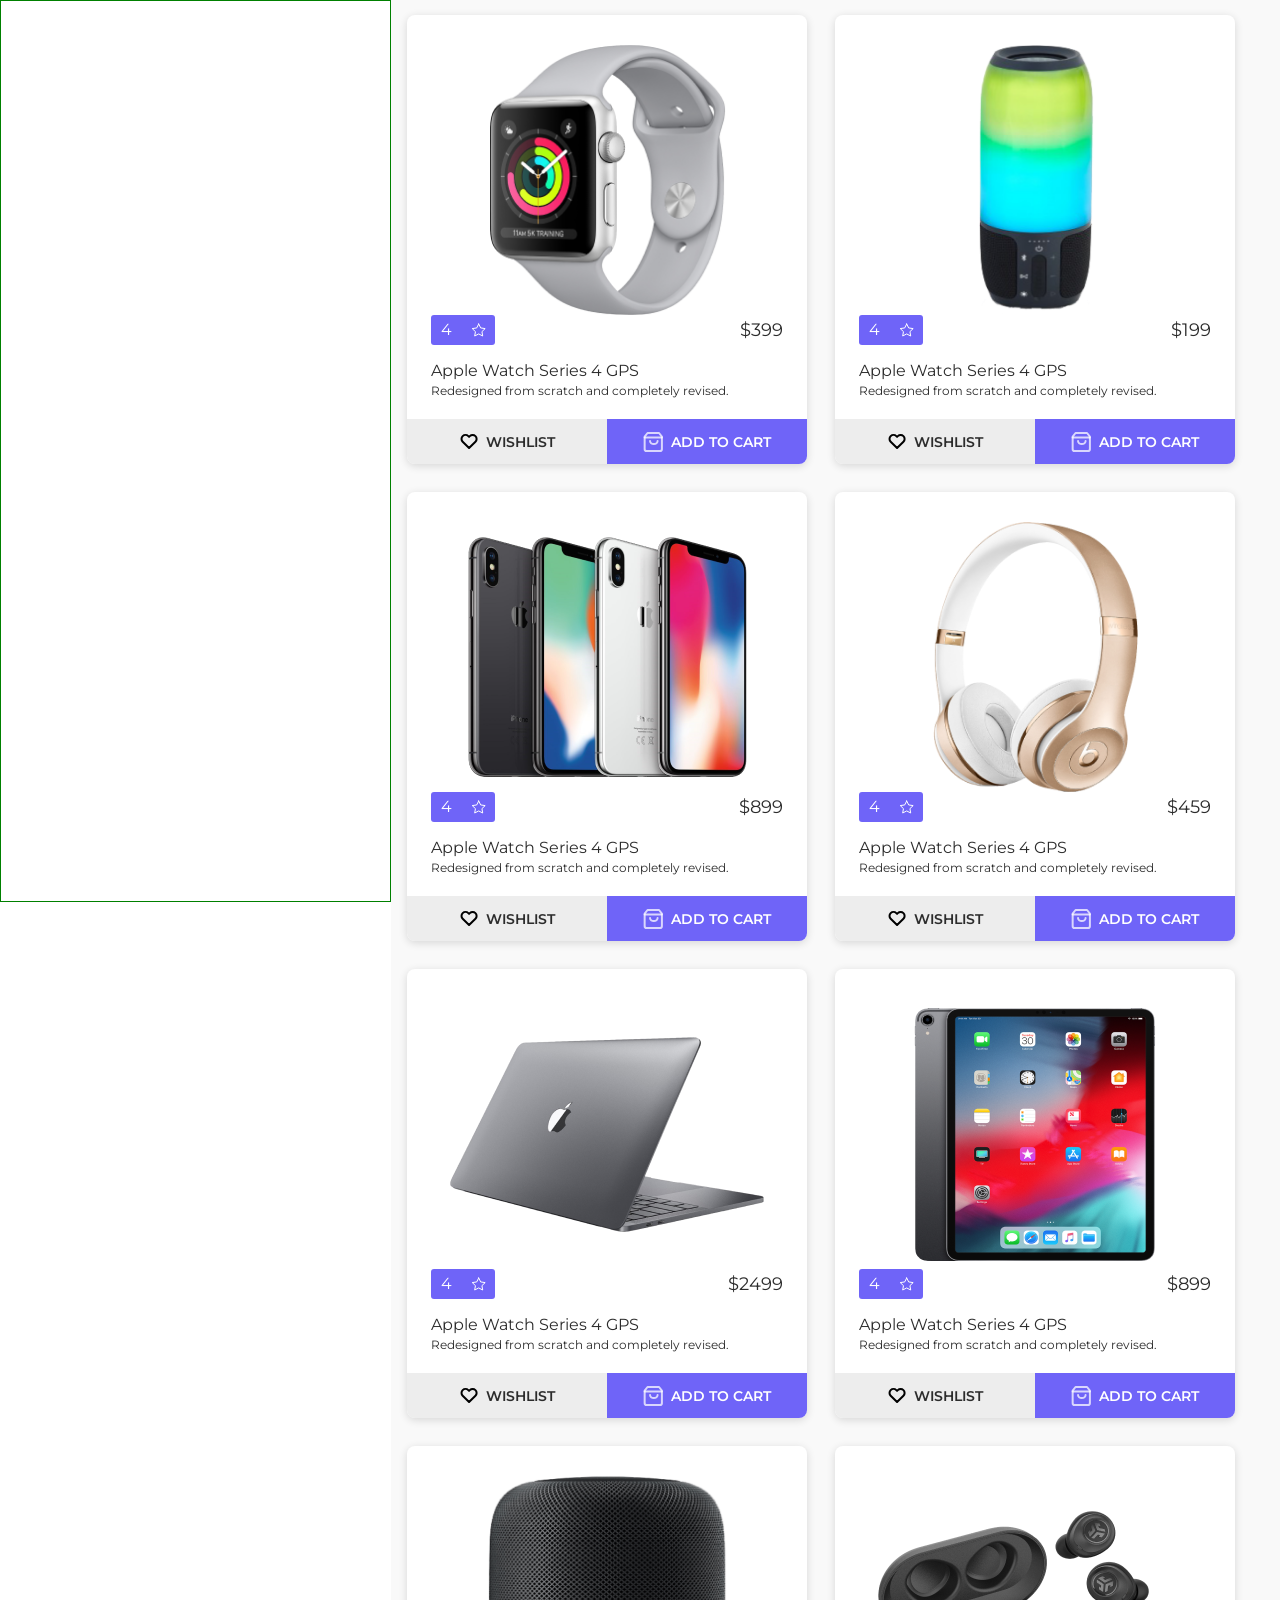
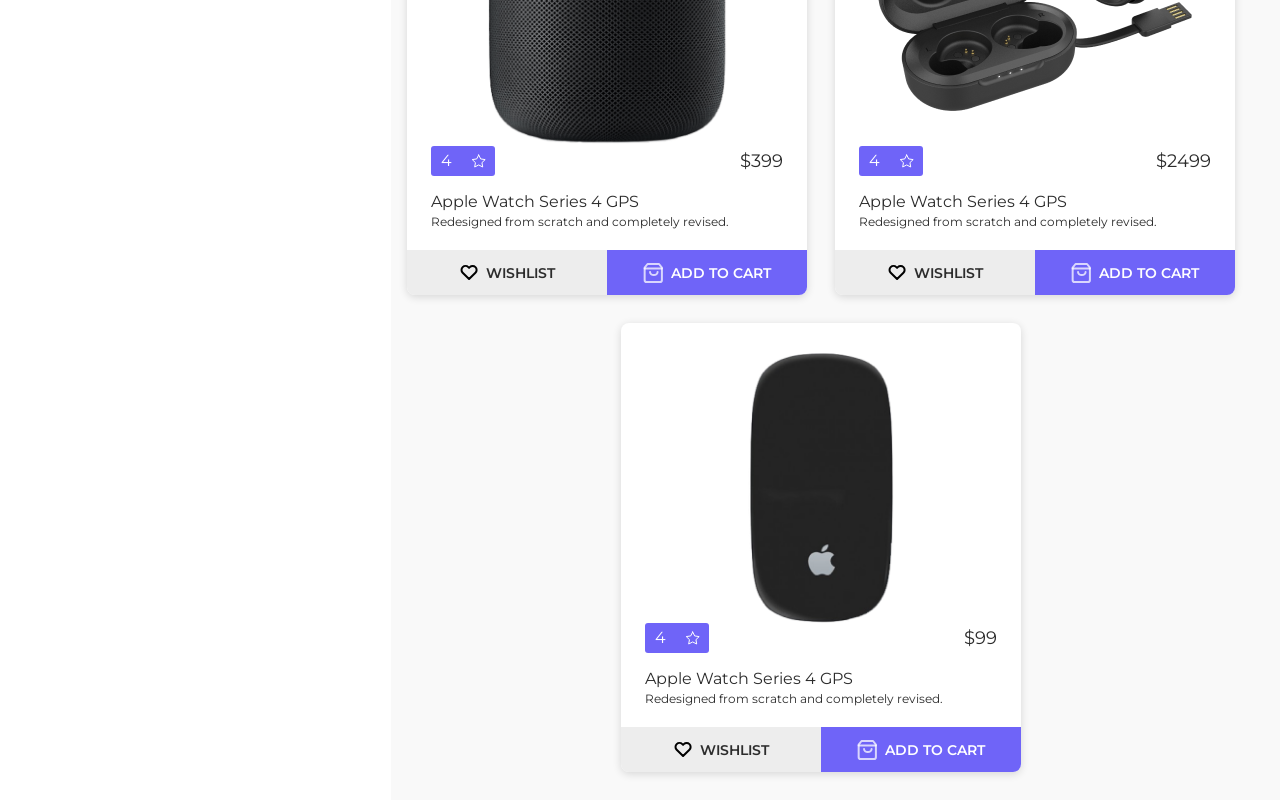
==== src/module-1/index.html @ 299119d1 "зверстано карточку товару з рейтингом та описом, зроблена розм1тка" ====
<!DOCTYPE html>
<html lang="en">

<head>
    <meta charset="UTF-8">
    <meta http-equiv="X-UA-Compatible" content="IE=edge">
    <meta name="viewport" content="width=device-width, initial-scale=1.0">
    <link rel="preconnect" href="https://fonts.googleapis.com">
    <link rel="preconnect" href="https://fonts.gstatic.com" crossorigin>
    <link href="https://fonts.googleapis.com/css2?family=Montserrat:wght@300;400;600&display=swap" rel="stylesheet">
    <link rel="stylesheet" href="./card.css">
    <title>Document</title>
</head>

<body>

    <div class="layout_with_sidebar">
        <aside class="sidebar">
        </aside>
        <section class="content">
            <div class="catalog-grid">
                <div class="catalog-grid__item">
                    <div class="catalog-grid__photo">
                        <img class="goods" src="./img/card-item-1.png" alt="Apple">
                    </div>
                    <div class="catalog-grid__content">
                        <div class="catalog-grid__content-overall">
                            <div class="catalog-grid__content-rating">
                                <span class="rate">4</span>
                                <img class="rate-star" src="./img/card-star.svg" alt="">
                            </div>
                            <div class="catalog-grid__content-price">
                                <span class="value">$</span><span class="price">399</span>
                            </div>
                        </div>
                        <div class="catalog-grid__content-info">
                            <p class="info-title">Apple Watch Series 4 GPS</p>
                            <p class="info-subtitle">Redesigned from scratch and completely revised.</p>
                        </div>
                        <div class="catalog-grid__content-control">
                            <div class="wishlist">
                                <div class="wishlist__item">
                                    <img src="./img/card-heart.svg" alt="">
                                    <a class="wishlist-item" href="#">WISHLIST</a>
                                </div>
                            </div>
                            <div class="add-cart">
                                <div class="add-cart__item">
                                    <img src="./img/card-shop.svg" alt="">
                                    <a class="add-cart-item" href="#">ADD TO CART</a>
                                </div>
                            </div>
                        </div>
                    </div>
                </div>
                <div class="catalog-grid__item">
                    <div class="catalog-grid__photo">
                        <img class="goods" src="./img/card-item-2.png" alt="Apple">
                    </div>
                    <div class="catalog-grid__content">
                        <div class="catalog-grid__content-overall">
                            <div class="catalog-grid__content-rating">
                                <span class="rate">4</span>
                                <img class="rate-star" src="./img/card-star.svg" alt="">
                            </div>
                            <div class="catalog-grid__content-price">
                                <span class="value">$</span><span class="price">199</span>
                            </div>
                        </div>
                        <div class="catalog-grid__content-info">
                            <p class="info-title">Apple Watch Series 4 GPS</p>
                            <p class="info-subtitle">Redesigned from scratch and completely revised.</p>
                        </div>
                        <div class="catalog-grid__content-control">
                            <div class="wishlist">
                                <div class="wishlist__item">
                                    <img src="./img/card-heart.svg" alt="">
                                    <a class="wishlist-item" href="#">WISHLIST</a>
                                </div>
                            </div>
                            <div class="add-cart">
                                <div class="add-cart__item">
                                    <img src="./img/card-shop.svg" alt="">
                                    <a class="add-cart-item" href="#">ADD TO CART</a>
                                </div>
                            </div>
                        </div>
                    </div>
                </div>
                <div class="catalog-grid__item">
                    <div class="catalog-grid__photo">
                        <img class="goods" src="./img/card-item-3.png" alt="Apple">
                    </div>
                    <div class="catalog-grid__content">
                        <div class="catalog-grid__content-overall">
                            <div class="catalog-grid__content-rating">
                                <span class="rate">4</span>
                                <img class="rate-star" src="./img/card-star.svg" alt="">
                            </div>
                            <div class="catalog-grid__content-price">
                                <span class="value">$</span><span class="price">899</span>
                            </div>
                        </div>
                        <div class="catalog-grid__content-info">
                            <p class="info-title">Apple Watch Series 4 GPS</p>
                            <p class="info-subtitle">Redesigned from scratch and completely revised.</p>
                        </div>
                        <div class="catalog-grid__content-control">
                            <div class="wishlist">
                                <div class="wishlist__item">
                                    <img src="./img/card-heart.svg" alt="">
                                    <a class="wishlist-item" href="#">WISHLIST</a>
                                </div>
                            </div>
                            <div class="add-cart">
                                <div class="add-cart__item">
                                    <img src="./img/card-shop.svg" alt="">
                                    <a class="add-cart-item" href="#">ADD TO CART</a>
                                </div>
                            </div>
                        </div>
                    </div>
                </div>
                <div class="catalog-grid__item">
                    <div class="catalog-grid__photo">
                        <img class="goods" src="./img/card-item-4.png" alt="Apple">
                    </div>
                    <div class="catalog-grid__content">
                        <div class="catalog-grid__content-overall">
                            <div class="catalog-grid__content-rating">
                                <span class="rate">4</span>
                                <img class="rate-star" src="./img/card-star.svg" alt="">
                            </div>
                            <div class="catalog-grid__content-price">
                                <span class="value">$</span><span class="price">459</span>
                            </div>
                        </div>
                        <div class="catalog-grid__content-info">
                            <p class="info-title">Apple Watch Series 4 GPS</p>
                            <p class="info-subtitle">Redesigned from scratch and completely revised.</p>
                        </div>
                        <div class="catalog-grid__content-control">
                            <div class="wishlist">
                                <div class="wishlist__item">
                                    <img src="./img/card-heart.svg" alt="">
                                    <a class="wishlist-item" href="#">WISHLIST</a>
                                </div>
                            </div>
                            <div class="add-cart">
                                <div class="add-cart__item">
                                    <img src="./img/card-shop.svg" alt="">
                                    <a class="add-cart-item" href="#">ADD TO CART</a>
                                </div>
                            </div>
                        </div>
                    </div>
                </div>
                <div class="catalog-grid__item">
                    <div class="catalog-grid__photo">
                        <img class="goods" src="./img/card-item-5.png" alt="Apple">
                    </div>
                    <div class="catalog-grid__content">
                        <div class="catalog-grid__content-overall">
                            <div class="catalog-grid__content-rating">
                                <span class="rate">4</span>
                                <img class="rate-star" src="./img/card-star.svg" alt="">
                            </div>
                            <div class="catalog-grid__content-price">
                                <span class="value">$</span><span class="price">2499</span>
                            </div>
                        </div>
                        <div class="catalog-grid__content-info">
                            <p class="info-title">Apple Watch Series 4 GPS</p>
                            <p class="info-subtitle">Redesigned from scratch and completely revised.</p>
                        </div>
                        <div class="catalog-grid__content-control">
                            <div class="wishlist">
                                <div class="wishlist__item">
                                    <img src="./img/card-heart.svg" alt="">
                                    <a class="wishlist-item" href="#">WISHLIST</a>
                                </div>
                            </div>
                            <div class="add-cart">
                                <div class="add-cart__item">
                                    <img src="./img/card-shop.svg" alt="">
                                    <a class="add-cart-item" href="#">ADD TO CART</a>
                                </div>
                            </div>
                        </div>
                    </div>
                </div>
                <div class="catalog-grid__item">
                    <div class="catalog-grid__photo">
                        <img class="goods" src="./img/card-item-6.png" alt="Apple">
                    </div>
                    <div class="catalog-grid__content">
                        <div class="catalog-grid__content-overall">
                            <div class="catalog-grid__content-rating">
                                <span class="rate">4</span>
                                <img class="rate-star" src="./img/card-star.svg" alt="">
                            </div>
                            <div class="catalog-grid__content-price">
                                <span class="value">$</span><span class="price">899</span>
                            </div>
                        </div>
                        <div class="catalog-grid__content-info">
                            <p class="info-title">Apple Watch Series 4 GPS</p>
                            <p class="info-subtitle">Redesigned from scratch and completely revised.</p>
                        </div>
                        <div class="catalog-grid__content-control">
                            <div class="wishlist">
                                <div class="wishlist__item">
                                    <img src="./img/card-heart.svg" alt="">
                                    <a class="wishlist-item" href="#">WISHLIST</a>
                                </div>
                            </div>
                            <div class="add-cart">
                                <div class="add-cart__item">
                                    <img src="./img/card-shop.svg" alt="">
                                    <a class="add-cart-item" href="#">ADD TO CART</a>
                                </div>
                            </div>
                        </div>
                    </div>
                </div>
                <div class="catalog-grid__item">
                    <div class="catalog-grid__photo">
                        <img class="goods" src="./img/card-item-7.png" alt="Apple">
                    </div>
                    <div class="catalog-grid__content">
                        <div class="catalog-grid__content-overall">
                            <div class="catalog-grid__content-rating">
                                <span class="rate">4</span>
                                <img class="rate-star" src="./img/card-star.svg" alt="">
                            </div>
                            <div class="catalog-grid__content-price">
                                <span class="value">$</span><span class="price">399</span>
                            </div>
                        </div>
                        <div class="catalog-grid__content-info">
                            <p class="info-title">Apple Watch Series 4 GPS</p>
                            <p class="info-subtitle">Redesigned from scratch and completely revised.</p>
                        </div>
                        <div class="catalog-grid__content-control">
                            <div class="wishlist">
                                <div class="wishlist__item">
                                    <img src="./img/card-heart.svg" alt="">
                                    <a class="wishlist-item" href="#">WISHLIST</a>
                                </div>
                            </div>
                            <div class="add-cart">
                                <div class="add-cart__item">
                                    <img src="./img/card-shop.svg" alt="">
                                    <a class="add-cart-item" href="#">ADD TO CART</a>
                                </div>
                            </div>
                        </div>
                    </div>
                </div>
                <div class="catalog-grid__item">
                    <div class="catalog-grid__photo">
                        <img class="goods" src="./img/card-item-8.png" alt="Apple">
                    </div>
                    <div class="catalog-grid__content">
                        <div class="catalog-grid__content-overall">
                            <div class="catalog-grid__content-rating">
                                <span class="rate">4</span>
                                <img class="rate-star" src="./img/card-star.svg" alt="">
                            </div>
                            <div class="catalog-grid__content-price">
                                <span class="value">$</span><span class="price">2499</span>
                            </div>
                        </div>
                        <div class="catalog-grid__content-info">
                            <p class="info-title">Apple Watch Series 4 GPS</p>
                            <p class="info-subtitle">Redesigned from scratch and completely revised.</p>
                        </div>
                        <div class="catalog-grid__content-control">
                            <div class="wishlist">
                                <div class="wishlist__item">
                                    <img src="./img/card-heart.svg" alt="">
                                    <a class="wishlist-item" href="#">WISHLIST</a>
                                </div>
                            </div>
                            <div class="add-cart">
                                <div class="add-cart__item">
                                    <img src="./img/card-shop.svg" alt="">
                                    <a class="add-cart-item" href="#">ADD TO CART</a>
                                </div>
                            </div>
                        </div>
                    </div>
                </div>
                <div class="catalog-grid__item">
                    <div class="catalog-grid__photo">
                        <img class="goods" src="./img/card-item-9.png" alt="Apple">
                    </div>
                    <div class="catalog-grid__content">
                        <div class="catalog-grid__content-overall">
                            <div class="catalog-grid__content-rating">
                                <span class="rate">4</span>
                                <img class="rate-star" src="./img/card-star.svg" alt="">
                            </div>
                            <div class="catalog-grid__content-price">
                                <span class="value">$</span><span class="price">99</span>
                            </div>
                        </div>
                        <div class="catalog-grid__content-info">
                            <p class="info-title">Apple Watch Series 4 GPS</p>
                            <p class="info-subtitle">Redesigned from scratch and completely revised.</p>
                        </div>
                        <div class="catalog-grid__content-control">
                            <div class="wishlist">
                                <div class="wishlist__item">
                                    <img src="./img/card-heart.svg" alt="">
                                    <a class="wishlist-item" href="#">WISHLIST</a>
                                </div>
                            </div>
                            <div class="add-cart">
                                <div class="add-cart__item">
                                    <img src="./img/card-shop.svg" alt="">
                                    <a class="add-cart-item" href="#">ADD TO CART</a>
                                </div>
                            </div>
                        </div>
                    </div>
                </div>
            </div>
        </section>
    </div>



</body>

</html>
---- src/module-1/card.css ----
/*-------------------------------- CSS RESET ---------------------*/

html,
body,
div,
span,
applet,
object,
iframe,
h1,
h2,
h3,
h4,
h5,
h6,
p,
blockquote,
pre,
a,
abbr,
acronym,
address,
big,
cite,
code,
del,
dfn,
em,
img,
ins,
kbd,
q,
s,
samp,
small,
strike,
strong,
sub,
sup,
tt,
var,
b,
u,
i,
center,
dl,
dt,
dd,
ol,
ul,
li,
fieldset,
form,
label,
legend,
table,
caption,
tbody,
tfoot,
thead,
tr,
th,
td,
article,
aside,
canvas,
details,
embed,
figure,
figcaption,
footer,
header,
hgroup,
menu,
nav,
output,
ruby,
section,
summary,
time,
mark,
audio,
video {
  margin: 0;
  padding: 0;
  border: 0;
  font-size: 100%;
  font: inherit;
  vertical-align: baseline;
}
article,
aside,
details,
figcaption,
figure,
footer,
header,
hgroup,
menu,
nav,
section {
  display: block;
}
html {
  height: 100%;
}
body {
  line-height: 1;
}
ol,
ul {
  list-style: none;
}
blockquote,
q {
  quotes: none;
}
blockquote:before,
blockquote:after,
q:before,
q:after {
  content: "";
  content: none;
}
table {
  border-collapse: collapse;
  border-spacing: 0;
}
a {
  text-decoration: none;
}
/*-------------------------------- CSS RESET ---------------------*/

/*-------------------------------- MAIN STYLE ---------------------*/

/* GOODS STYLE */
.layout_with_sidebar {
  display: flex;
}
.sidebar {
  width: 560px;
  border: 1px solid green;
  height: 100vh;
}

.content {
  width: 100%;
  background: #f9f9f9;
  font-family: "Montserrat", sans-serif;
}
.catalog-grid {
  display: flex;
  flex-direction: row;
  justify-content: center;
  align-items: center;
  flex-wrap: wrap;
  padding-top: 15px;
}
.catalog-grid__item {
  background: #ffffff;
  box-shadow: 0px 2px 8px rgb(0 0 0 / 14%);
  border-radius: 8px;
  margin: 0 28px 28px 0;
  width: 400px;
}
.catalog-grid__photo {
  height: 270px;
  display: flex;
  justify-content: center;
  align-items: center;
  padding-top: 30px;
}
.goods {
  max-height: 100%;
}
.catalog-grid__content-overall {
  display: flex;
  justify-content: space-between;
  align-items: center;
  margin-bottom: 16px;
  padding: 0 24px;
}
.catalog-grid__content-info {
  margin-bottom: 22px;
  padding: 0 24px;
}
.catalog-grid__content-info p {
  color: #2c2c2c;
}
.info-title{
  margin-bottom: 5px;
  font-weight: 400;
  line-height: 119%;
}
.info-subtitle{
  font-size: 12px;
}
.catalog-grid__content-rating {
  background: #6f64f8;
  border-radius: 3px;
  width: 64px;
  height: 30px;
  display: flex;
  justify-content: space-around;
  align-items: center;
}
.catalog-grid__content-rating .rate {
  color: #fff;
}
.catalog-grid__content-price{
  color: #2c2c2c;
  font-size: 18px;
}
.catalog-grid__content-control {
  display: flex;
  justify-content: space-between;
  align-items: center;
  font-weight: 600;
  font-size: 14px;
  text-align: center;
  height: 45px;
}
.wishlist {
  background-color: #ededed;
  border-radius: 0px 0px 0px 8px;
  width: 100%;
}
.wishlist,
.add-cart{
  display: flex;
  justify-content: center;
  align-items: center;
  height: 100%;
}
.wishlist__item,
.add-cart__item {
  display: flex;
  align-items: center;
  justify-content: center;
}
.wishlist a {
  color: #2c2c2c;
}
.add-cart {
  background: #6f64f8;
  border-radius: 0px 0px 8px 0px;
  width: 100%;
}
.add-cart a {
  color: #fff;
}
.add-cart__item img, 
.wishlist__item img{
  margin-right: 8px;
}
/* .catalog-grid {
  display: flex;
  flex-direction: row;
  flex-wrap: wrap;
  justify-content: center;
}
.catalog-grid__cell {
  position: relative;
  width: 25%;
  box-sizing: border-box;
  box-shadow: 0px 2px 8px rgba(0, 0, 0, 0.135216);
  border-radius: 8px;
  margin: 28px;
  max-width: 400px;
}
.goods-tile {
  position: relative;
  width: 100%;
}
.goods-tile__inner {
  padding: 16px;
  min-height: 100%;
  box-sizing: border-box;
  background-color: #fff;
  display: flex;
  justify-content: center;
  flex-direction: column;
  align-items: center;
}
.goods-tile__product {
  width: 100%;
  margin: 30px 0 15px;
  /* display: flex;
  justify-content: space-around;
  align-items: center;
  text-align: center; 
}
/* .goods-tile__rating {
  display: flex;
  justify-content: space-between;
  align-items: center;
}
.goods-tile__rate {
  width: 64px;
  height: 30px;
  background: #6f64f8;
  border-radius: 3px;
  display: flex;
  justify-content: space-between;
  align-items: center;
}
.star {
  display: flex;
  color: #fff;
  width: 100%;
  justify-content: space-around;
}
.star span {
  font-family: "Montserrat", sans-serif;
}
.goods-tile__heading {
  width: 100%;
  text-align: left;
  display: flex;
  flex-direction: column;
  font-family: "Montserrat", sans-serif;
  font-size: 16px;
  line-height: 119%;
}
.goods-tile__title {
  font-size: 16px;
  line-height: 19px;
  color: #2c2c2c;
  padding-bottom: 5px;
}
.goods-tile__subtitle {
  font-weight: 300;
  font-size: 12px;
  line-height: 14px;
  color: #2c2c2c;
}
.btn {
  width: 50%;
  display: flex;
  justify-content: center;
  align-items: center;
  cursor: pointer;
}
.goods-tile__personalize {
  width: 100%;
  display: flex;
  justify-content: center;
}
.goods-tile__personalize-wishlist {
  background: #ededed;
  border-radius: 0px 0px 0px 8px;
}
.goods-tile__personalize-addcart {
  background: #6f64f8;
  border-radius: 0px 0px 8px 0px;
}
.btn-general {
  display: flex;
  padding: 14px 0 14px;
}
.btn-general__white{
    color: #fff;
}
.btn-general__black{
    color: #2c2c2c;
}
.btn-general p {
  text-transform: uppercase;
  font-weight: 600;
  font-size: 14px;
  line-height: 129%;
  font-family: "Montserrat", sans-serif;
}
.btn-general img {
  margin-right: 8px;
}
.price {
  font-size: 18px;
  line-height: 117%;
  color: #2c2c2c;
}
.price span {
  font-family: "Montserrat", sans-serif;
} */
/* GOODS STYLE */

/*-------------------------------- MAIN STYLE ---------------------*/
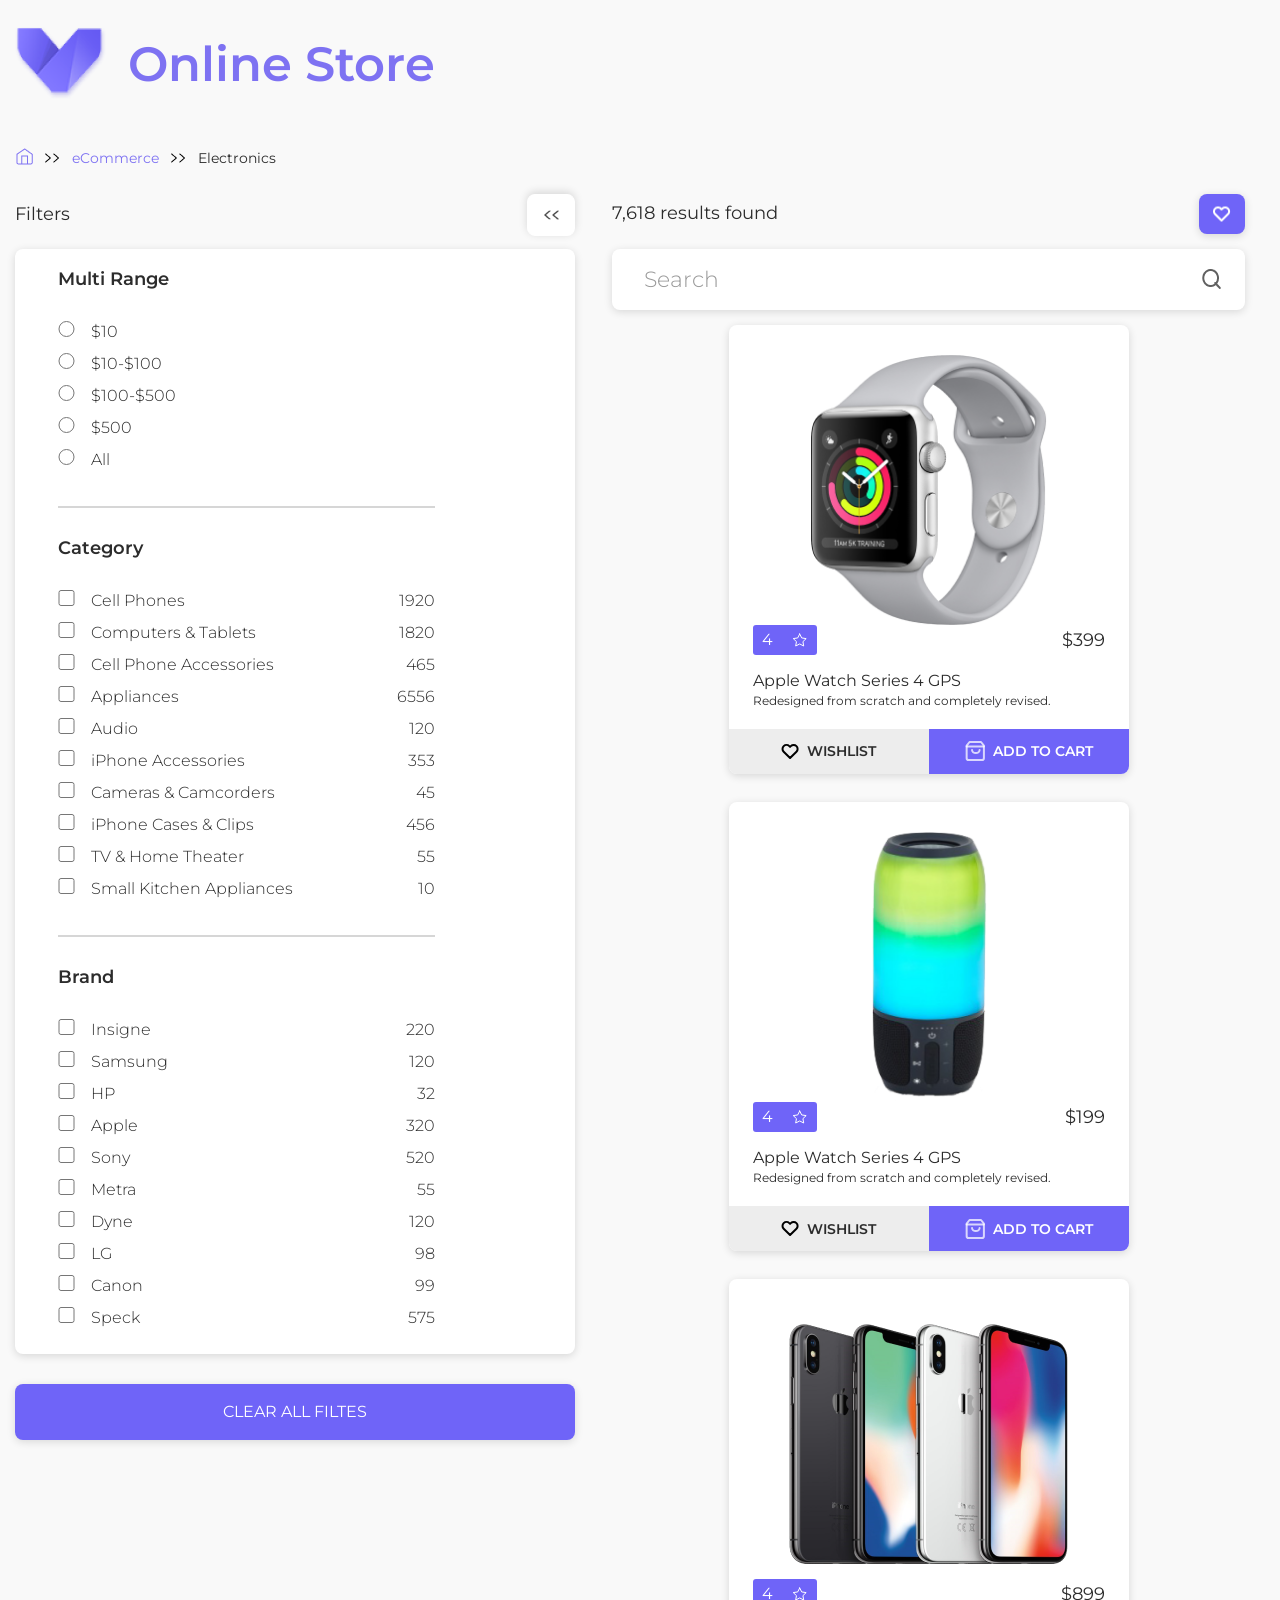
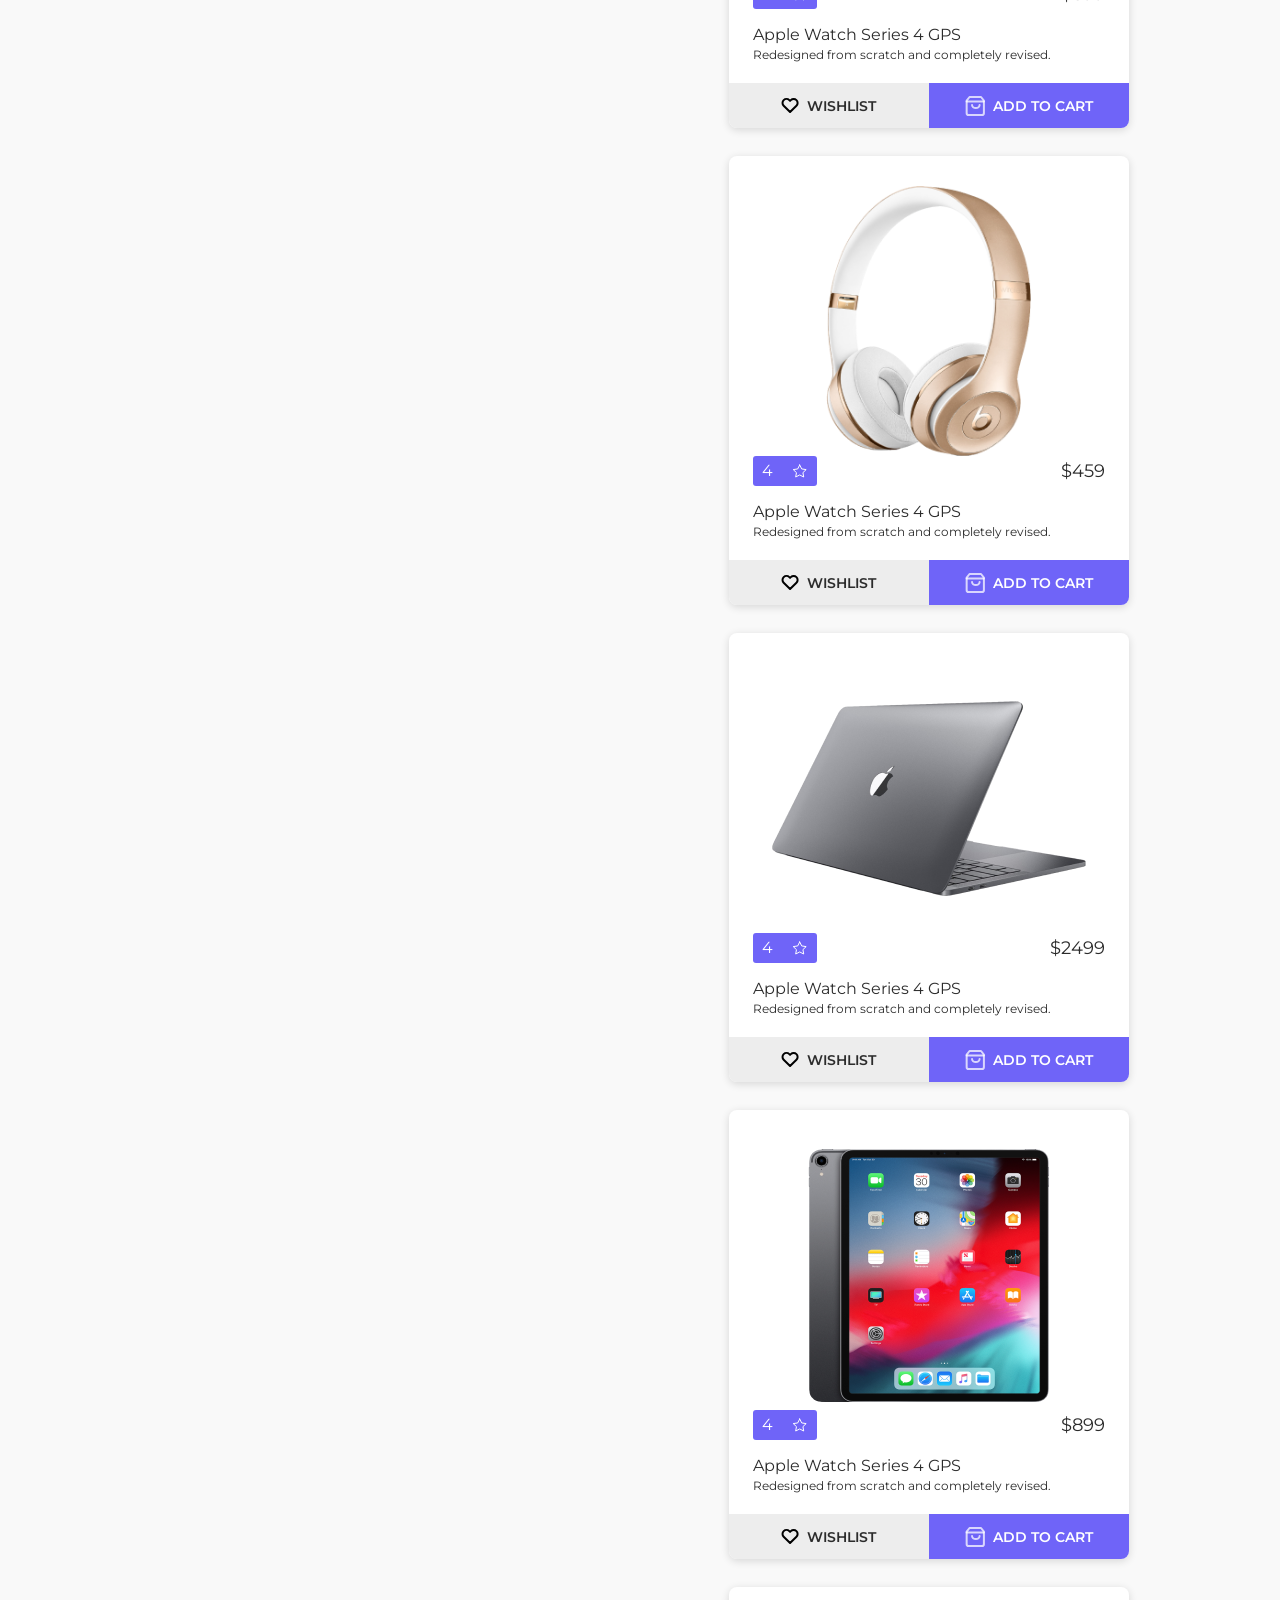
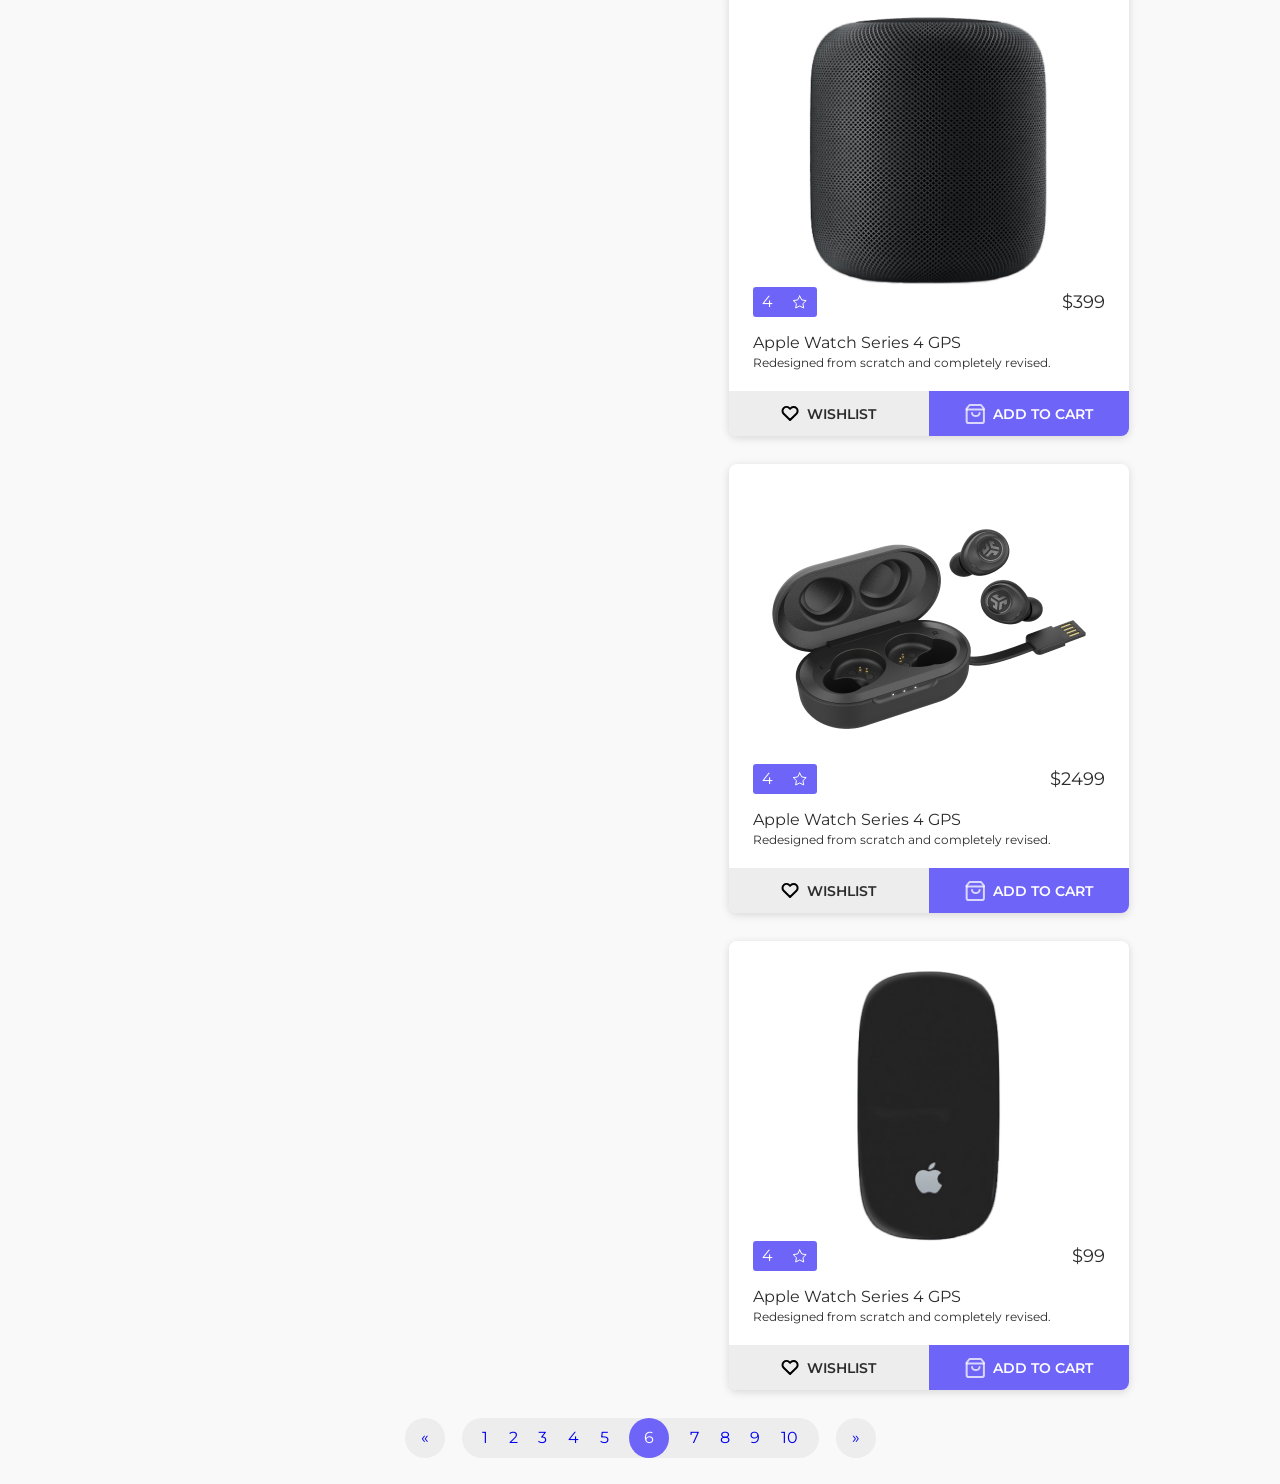
==== commit ed6ef633: "decstop v. without media" ====
--- a/src/module-1/index.html
+++ b/src/module-1/index.html
@@ -9,15 +9,284 @@
     <link rel="preconnect" href="https://fonts.gstatic.com" crossorigin>
     <link href="https://fonts.googleapis.com/css2?family=Montserrat:wght@300;400;600&display=swap" rel="stylesheet">
     <link rel="stylesheet" href="./card.css">
-    <title>Document</title>
+    <title>Online Store by MR</title>
 </head>
 
 <body>
 
+    <header class="header">
+        <a class="logo" href="#">
+            <div class="logo-img">
+                <img src="./img/logo.png" alt="">
+            </div>
+        </a>
+        <p class="header-text">Online Store</p>
+    </header>
+    <div class="breadcrumbs">
+        <ul class="breadcrumb-road">
+            <li><a href="#"><img src="./img/breadcrumbs-item.png" alt=""></a></li>
+            <li><a href="#">eCommerce</a></li>
+            <li>Electronics</li>
+          </ul>
+    </div>
     <div class="layout_with_sidebar">
         <aside class="sidebar">
+            <div class="sidebar-close">
+                <span class="sidebar-close__title">
+                    Filters
+                </span>
+                <div class="sidebar-close__btn">
+                    <img src="./img/breadcrumbs-item-2.png" alt="">
+                </div>
+            </div>
+            <div class="filter">
+                <div class="sidebar-contaner">
+                    <div class="filter-container">
+                        <div class="filter-item">
+                            <div class="filter-item__title">
+                                <span class="filter-item__title-name">Multi Range</span>
+                            </div>
+                            <ul class="filter-item__categories">
+                                <li class="filter-value__radio">
+                                    <input type="radio">
+                                    <label class="type-radio">$10</label>
+                                </li>
+                                <li class="filter-value__radio">
+                                    <input type="radio">
+                                    <label class="type-radio">$10-$100</label>
+                                </li>
+                                <li class="filter-value__radio">
+                                    <input type="radio">
+                                    <label class="type-radio">$100-$500</label>
+                                </li>
+                                <li class="filter-value__radio">
+                                    <input type="radio">
+                                    <label class="type-radio">$500</label>
+                                </li>
+                                <li class="filter-value__radio">
+                                    <input type="radio">
+                                    <label class="type-radio">All</label>
+                                </li>
+                            </ul>
+                        </div>
+                        <div class="botom-line"></div>
+                        <div class="filter-item">
+                            <div class="filter-item__title">
+                                <span class="filter-item__title-name">Category</span>
+                            </div>
+                            <ul class="filter-item__categories">
+                                <li class="filter-value">
+                                    <div class="filter-value__item">
+                                        <input type="checkbox">
+                                        <label class="type-checkbox" for="">Cell Phones</label>
+                                    </div>
+                                    <div class="filter-value__item">
+                                        <label class="type-checkbox" for="">1920</label>
+                                    </div>
+                                </li>
+                                <li class="filter-value">
+                                    <div class="filter-value__item">
+                                        <input type="checkbox">
+                                        <label class="type-checkbox" for="">Computers & Tablets</label>
+                                    </div>
+                                    <div class="filter-value__item">
+                                        <label class="type-checkbox" for="">1820</label>
+                                    </div>
+                                </li>
+                                <li class="filter-value">
+                                    <div class="filter-value__item">
+                                        <input type="checkbox">
+                                        <label class="type-checkbox" for="">Cell Phone Accessories</label>
+                                    </div>
+                                    <div class="filter-value__item">
+                                        <label class="type-checkbox" for="">465</label>
+                                    </div>
+                                </li>
+                                <li class="filter-value">
+                                    <div class="filter-value__item">
+                                        <input type="checkbox">
+                                        <label class="type-checkbox" for="">Appliances</label>
+                                    </div>
+                                    <div class="filter-value__item">
+                                        <label class="type-checkbox" for="">6556</label>
+                                    </div>
+                                </li>
+                                <li class="filter-value">
+                                    <div class="filter-value__item">
+                                        <input type="checkbox">
+                                        <label class="type-checkbox" for="">Audio</label>
+                                    </div>
+                                    <div class="filter-value__item">
+                                        <label class="type-checkbox" for="">120</label>
+                                    </div>
+                                </li>
+                                <li class="filter-value">
+                                    <div class="filter-value__item">
+                                        <input type="checkbox">
+                                        <label class="type-checkbox" for="">iPhone Accessories</label>
+                                    </div>
+                                    <div class="filter-value__item">
+                                        <label class="type-checkbox" for="">353</label>
+                                    </div>
+                                </li>
+                                <li class="filter-value">
+                                    <div class="filter-value__item">
+                                        <input type="checkbox">
+                                        <label class="type-checkbox" for="">Cameras & Camcorders</label>
+                                    </div>
+                                    <div class="filter-value__item">
+                                        <label class="type-checkbox" for="">45</label>
+                                    </div>
+                                </li>
+                                <li class="filter-value">
+                                    <div class="filter-value__item">
+                                        <input type="checkbox">
+                                        <label class="type-checkbox" for="">iPhone Cases & Clips</label>
+                                    </div>
+                                    <div class="filter-value__item">
+                                        <label class="type-checkbox" for="">456</label>
+                                    </div>
+                                </li>
+                                <li class="filter-value">
+                                    <div class="filter-value__item">
+                                        <input type="checkbox">
+                                        <label class="type-checkbox" for="">TV & Home Theater</label>
+                                    </div>
+                                    <div class="filter-value__item">
+                                        <label class="type-checkbox" for="">55</label>
+                                    </div>
+                                </li>
+                                <li class="filter-value">
+                                    <div class="filter-value__item">
+                                        <input type="checkbox">
+                                        <label class="type-checkbox" for="">Small Kitchen Appliances</label>
+                                    </div>
+                                    <div class="filter-value__item">
+                                        <label class="type-checkbox" for="">10</label>
+                                    </div>
+                                </li>
+                            </ul>
+                        </div>
+                        <div class="botom-line"></div>
+                        <div class="filter-item">
+                            <div class="filter-item__title">
+                                <span class="filter-item__title-name">Brand</span>
+                            </div>
+                            <ul class="filter-item__categories">
+                                <li class="filter-value">
+                                    <div class="filter-value__item">
+                                        <input type="checkbox">
+                                        <label class="type-checkbox" for="">Insigne</label>
+                                    </div>
+                                    <div class="filter-value__item">
+                                        <label class="type-checkbox" for="">220</label>
+                                    </div>                               
+                                </li>
+                                <li class="filter-value">
+                                    <div class="filter-value__item">
+                                        <input type="checkbox">
+                                        <label class="type-checkbox" for="">Samsung</label>
+                                    </div>
+                                    <div class="filter-value__item">
+                                        <label class="type-checkbox" for="">120</label>
+                                    </div>                             
+                                </li>
+                                <li class="filter-value">
+                                    <div class="filter-value__item">
+                                        <input type="checkbox">
+                                        <label class="type-checkbox" for="">HP</label>
+                                    </div>
+                                    <div class="filter-value__item">
+                                        <label class="type-checkbox" for="">32</label>
+                                    </div>                              
+                                </li>
+                                <li class="filter-value">
+                                    <div class="filter-value__item">
+                                        <input type="checkbox">
+                                        <label class="type-checkbox" for="">Apple</label>
+                                    </div>
+                                    <div class="filter-value__item">
+                                        <label class="type-checkbox" for="">320</label>
+                                    </div>                              
+                                </li>
+                                <li class="filter-value">
+                                    <div class="filter-value__item">
+                                        <input type="checkbox">
+                                        <label class="type-checkbox" for="">Sony</label>
+                                    </div>
+                                    <div class="filter-value__item">
+                                        <label class="type-checkbox" for="">520</label>
+                                    </div>                               
+                                </li>
+                                <li class="filter-value">
+                                    <div class="filter-value__item">
+                                        <input type="checkbox">
+                                        <label class="type-checkbox" for="">Metra</label>
+                                    </div>
+                                    <div class="filter-value__item">
+                                        <label class="type-checkbox" for="">55</label>
+                                    </div>                             
+                                </li>
+                                <li class="filter-value">
+                                    <div class="filter-value__item">
+                                        <input type="checkbox">
+                                        <label class="type-checkbox" for="">Dyne</label>
+                                    </div>
+                                    <div class="filter-value__item">
+                                        <label class="type-checkbox" for="">120</label>
+                                    </div>                               
+                                </li>
+                                <li class="filter-value">
+                                    <div class="filter-value__item">
+                                        <input type="checkbox">
+                                        <label class="type-checkbox" for="">LG</label>
+                                    </div>
+                                    <div class="filter-value__item">
+                                        <label class="type-checkbox" for="">98</label>
+                                    </div>                              
+                                </li>
+                                <li class="filter-value">
+                                    <div class="filter-value__item">
+                                        <input type="checkbox">
+                                        <label class="type-checkbox" for="">Canon</label>
+                                    </div>
+                                    <div class="filter-value__item">
+                                        <label class="type-checkbox" for="">99</label>
+                                    </div>                               
+                                </li>
+                                <li class="filter-value">
+                                    <div class="filter-value__item">
+                                        <input type="checkbox">
+                                        <label class="type-checkbox" for="">Speck</label>
+                                    </div>
+                                    <div class="filter-value__item">
+                                        <label class="type-checkbox" for="">575</label>
+                                    </div>                                
+                                </li>
+                            </ul>
+                        </div>
+                    </div>
+                </div>
+                <div class="filter-clearbtn">
+                    <p class="btn-name">clear all filtes</p>
+                </div>
+            </div>
         </aside>
         <section class="content">
+            <div class="content-result">
+                <span class="content-result__item">
+                    7,618 results found
+                </span>
+                <div class="content-result-btn">
+                    <img src="./img/menu-item.png" alt="">
+                </div>
+            </div>
+            <div class="search-line">
+                <form action="" method="GET">
+                    <input id="searchbox" type="text" placeholder="Search">
+                    <img src="./img/search-item.png" alt="">
+                </form>
+            </div>
             <div class="catalog-grid">
                 <div class="catalog-grid__item">
                     <div class="catalog-grid__photo">
@@ -327,6 +596,26 @@
                 </div>
             </div>
         </section>
+    </div>
+    <div class="pagination">
+        <div class="pagination-arrow">
+            <a href="#">&laquo;</a>
+        </div>
+        <div class="pagination-btn">
+            <a href="#">1</a>
+            <a href="#">2</a>
+            <a href="#">3</a>
+            <a href="#">4</a>
+            <a href="#">5</a>
+            <a class="active" href="#">6</a>
+            <a href="#">7</a>
+            <a href="#">8</a>
+            <a href="#">9</a>
+            <a href="#">10</a>
+          </div>
+          <div class="pagination-arrow">
+            <a href="#">&raquo;</a>
+        </div>
     </div>
 
 
--- a/src/module-1/card.css
+++ b/src/module-1/card.css
@@ -131,22 +131,212 @@
 }
 /*-------------------------------- CSS RESET ---------------------*/
 
+/*-------------------------------- HEADER STYLE ---------------------*/
+body {
+  font-family: "Montserrat", sans-serif;
+  background: #f9f9f9;
+  box-shadow: 0px 2px 8px rgba(0, 0, 0, 0.0778245);
+}
+.header {
+  display: flex;
+  justify-content: start;
+  align-items: center;
+  padding: 27px 15px 36px 15px;
+}
+.header-text {
+  padding-left: 22px;
+  font-weight: 600;
+  font-size: 48px;
+  line-height: 56%;
+  color: #7e72f2;
+}
+
+/*-------------------------------- HEADER STYLE ---------------------*/
+
+/*-------------------------------- breadcrumbs STYLE ---------------------*/
+ul.breadcrumb-road {
+  padding: 10px 16px;
+  list-style: none;
+  display: flex;
+  align-items: center;
+}
+ul.breadcrumb-road li {
+  display: inline;
+  font-size: 14px;
+  line-height: 121%;
+  color: #2c2c2c;
+}
+ul.breadcrumb-road li + li:before {
+  padding: 0 12px 0 12px;
+  content: url(./img/breadcrumbs-item-2.png);
+}
+ul.breadcrumb-road li a {
+  color: #7e72f2;
+  text-decoration: none;
+}
+ul.breadcrumb-road li a:hover {
+  color: #414cee;
+  text-decoration: none;
+}
+/*-------------------------------- breadcrumbs STYLE ---------------------*/
+
+.menu {
+  display: flex;
+  justify-content: space-between;
+  padding: 10px 28px 10px 16px;
+}
+
 /*-------------------------------- MAIN STYLE ---------------------*/
 
-/* GOODS STYLE */
 .layout_with_sidebar {
   display: flex;
 }
+/*-------------------------------- SIDEBAR STYLE ---------------------*/
 .sidebar {
+  margin: 15px 30px 0px 15px;
+}
+.sidebar-close {
+  display: flex;
+  justify-content: space-between;
+  align-items: center;
+  padding-bottom: 13px;
+}
+.sidebar-close__btn {
+  width: 46px;
+  height: 40px;
+  border: 1px solid #fff;
+  background: #ffffff;
+  box-shadow: 0px 2px 8px rgb(0 0 0 / 14%);
+  border-radius: 8px;
+  position: relative;
+  transform: rotate(-179.89deg);
+  cursor: pointer;
+}
+.sidebar-close__btn img {
+  position: absolute;
+  top: 50%;
+  left: 50%;
+  transform: translate(-50%, -50%);
+}
+.botom-line {
+  border: 1px solid #d6d6d6;
+  margin: 30px 0;
+}
+.filter-value {
+  display: flex;
+  justify-content: space-between;
+  align-items: center;
+}
+.filter-value__item label,
+.filter-value__radio label {
+  margin-left: 12px;
+}
+.filter-container {
+  padding: 20px 140px 20px 43px;
+  color: #2c2c2c;
+  background: #ffffff;
+  box-shadow: 0px 2px 8px rgb(0 0 0 / 14%);
+  border-radius: 8px;
+}
+.filter-container input {
+  background: #6f64f8;
+  margin: 0;
+  border: 0;
+  width: 17px;
+  height: 16px;
+}
+.filter-item__title {
+  margin-bottom: 25px;
+}
+.filter-item__title-name {
+  font-weight: 600;
+  font-size: 18px;
+  line-height: 122%;
+}
+.filter-item__categories {
+  font-weight: 300;
+  line-height: 200%;
+}
+.filter-clearbtn {
+  display: flex;
+  justify-content: center;
+  align-items: center;
+  background-color: #6f64f8;
   width: 560px;
-  border: 1px solid green;
-  height: 100vh;
-}
-
+  height: 56px;
+  box-shadow: 0px 2px 8px rgba(0, 0, 0, 0.135216);
+  border-radius: 8px;
+  cursor: pointer;
+  margin-top: 30px;
+}
+.btn-name {
+  color: #fff;
+  margin: 17px 180px;
+  text-transform: uppercase;
+}
+/*-------------------------------- SIDEBAR STYLE ---------------------*/
+
+/*--------------------------CATALOG GRID and SEARCH STYLE---------------------------*/
 .content {
+  margin-top: 15px;
+}
+.content-result {
+  display: flex;
+  justify-content: space-between;
+  align-items: center;
+  padding-bottom: 15px;
+}
+.search-line form {
+  display: flex;
+  justify-content: center;
+  align-items: center;
+  position: relative;
+}
+.search-line form input {
   width: 100%;
-  background: #f9f9f9;
+  background: #ffffff;
+  border-radius: 8px;
+  font-weight: 300;
+  font-size: 22px;
   font-family: "Montserrat", sans-serif;
+  padding: 17px 0 17px 32px;
+  border: none;
+  outline: none;
+  box-shadow: 0px 2px 8px rgba(0, 0, 0, 0.135216);
+}
+.search-line form img {
+  position: absolute;
+  right: 24px;
+  cursor: pointer;
+}
+.search-line form input::placeholder {
+  line-height: 118%;
+  color: #999999;
+}
+.content-result,
+.search-line {
+  margin: 0 35px 0 7px;
+}
+.sidebar-close__title,
+.content-result__item {
+  font-size: 18px;
+  line-height: 117%;
+  color: #2c2c2c;
+}
+.content-result-btn {
+  width: 46px;
+  height: 40px;
+  background: #6f64f8;
+  box-shadow: 0px 2px 8px rgb(0 0 0 / 14%);
+  border-radius: 8px;
+  position: relative;
+  cursor: pointer;
+}
+.content-result-btn img {
+  position: absolute;
+  top: 50%;
+  left: 50%;
+  transform: translate(-50%, -50%);
 }
 .catalog-grid {
   display: flex;
@@ -187,12 +377,12 @@
 .catalog-grid__content-info p {
   color: #2c2c2c;
 }
-.info-title{
+.info-title {
   margin-bottom: 5px;
   font-weight: 400;
   line-height: 119%;
 }
-.info-subtitle{
+.info-subtitle {
   font-size: 12px;
 }
 .catalog-grid__content-rating {
@@ -207,7 +397,7 @@
 .catalog-grid__content-rating .rate {
   color: #fff;
 }
-.catalog-grid__content-price{
+.catalog-grid__content-price {
   color: #2c2c2c;
   font-size: 18px;
 }
@@ -226,7 +416,7 @@
   width: 100%;
 }
 .wishlist,
-.add-cart{
+.add-cart {
   display: flex;
   justify-content: center;
   align-items: center;
@@ -249,139 +439,50 @@
 .add-cart a {
   color: #fff;
 }
-.add-cart__item img, 
-.wishlist__item img{
+.add-cart__item img,
+.wishlist__item img {
   margin-right: 8px;
 }
-/* .catalog-grid {
-  display: flex;
-  flex-direction: row;
-  flex-wrap: wrap;
-  justify-content: center;
-}
-.catalog-grid__cell {
-  position: relative;
-  width: 25%;
-  box-sizing: border-box;
-  box-shadow: 0px 2px 8px rgba(0, 0, 0, 0.135216);
-  border-radius: 8px;
-  margin: 28px;
-  max-width: 400px;
-}
-.goods-tile {
-  position: relative;
-  width: 100%;
-}
-.goods-tile__inner {
-  padding: 16px;
-  min-height: 100%;
-  box-sizing: border-box;
-  background-color: #fff;
-  display: flex;
-  justify-content: center;
-  flex-direction: column;
-  align-items: center;
-}
-.goods-tile__product {
-  width: 100%;
-  margin: 30px 0 15px;
-  /* display: flex;
-  justify-content: space-around;
-  align-items: center;
-  text-align: center; 
-}
-/* .goods-tile__rating {
-  display: flex;
-  justify-content: space-between;
-  align-items: center;
-}
-.goods-tile__rate {
-  width: 64px;
-  height: 30px;
-  background: #6f64f8;
-  border-radius: 3px;
-  display: flex;
-  justify-content: space-between;
-  align-items: center;
-}
-.star {
-  display: flex;
+/*--------------------------CATALOG GRID and SEARCH STYLE---------------------------*/
+
+
+/*-------------------------PAGINATION STYLE---------------------------*/
+.pagination{
+  display: flex;
+  justify-content: center;
+  align-items: center;
+  padding-bottom: 26px;
+}
+.pagination-btn {
+  background: #ededed;
+  border-radius: 20px;
+  width: 357px;
+  height: 40px;
+  align-items: center;
+  display: flex;
+  justify-content: space-evenly;
+  margin: 0 17px;
+}
+.pagination-btn a.active {
+  background: #6F64F8;
+  border-radius: 50%;
+  width: 40px;
+  height: 40px;
+  display: flex;
+  justify-content: center;
+  align-items: center;
   color: #fff;
-  width: 100%;
-  justify-content: space-around;
-}
-.star span {
-  font-family: "Montserrat", sans-serif;
-}
-.goods-tile__heading {
-  width: 100%;
-  text-align: left;
-  display: flex;
-  flex-direction: column;
-  font-family: "Montserrat", sans-serif;
-  font-size: 16px;
-  line-height: 119%;
-}
-.goods-tile__title {
-  font-size: 16px;
-  line-height: 19px;
-  color: #2c2c2c;
-  padding-bottom: 5px;
-}
-.goods-tile__subtitle {
-  font-weight: 300;
-  font-size: 12px;
-  line-height: 14px;
-  color: #2c2c2c;
-}
-.btn {
-  width: 50%;
-  display: flex;
-  justify-content: center;
-  align-items: center;
-  cursor: pointer;
-}
-.goods-tile__personalize {
-  width: 100%;
-  display: flex;
-  justify-content: center;
-}
-.goods-tile__personalize-wishlist {
+}
+.pagination-arrow{
   background: #ededed;
-  border-radius: 0px 0px 0px 8px;
-}
-.goods-tile__personalize-addcart {
-  background: #6f64f8;
-  border-radius: 0px 0px 8px 0px;
-}
-.btn-general {
-  display: flex;
-  padding: 14px 0 14px;
-}
-.btn-general__white{
-    color: #fff;
-}
-.btn-general__black{
-    color: #2c2c2c;
-}
-.btn-general p {
-  text-transform: uppercase;
-  font-weight: 600;
-  font-size: 14px;
-  line-height: 129%;
-  font-family: "Montserrat", sans-serif;
-}
-.btn-general img {
-  margin-right: 8px;
-}
-.price {
-  font-size: 18px;
-  line-height: 117%;
-  color: #2c2c2c;
-}
-.price span {
-  font-family: "Montserrat", sans-serif;
-} */
-/* GOODS STYLE */
+  width: 40px;
+  height: 40px;
+  border-radius: 50%;
+  display: flex;
+  justify-content: center;
+  align-items: center;
+}
+/*-------------------------PAGINATION STYLE---------------------------*/
+
 
 /*-------------------------------- MAIN STYLE ---------------------*/
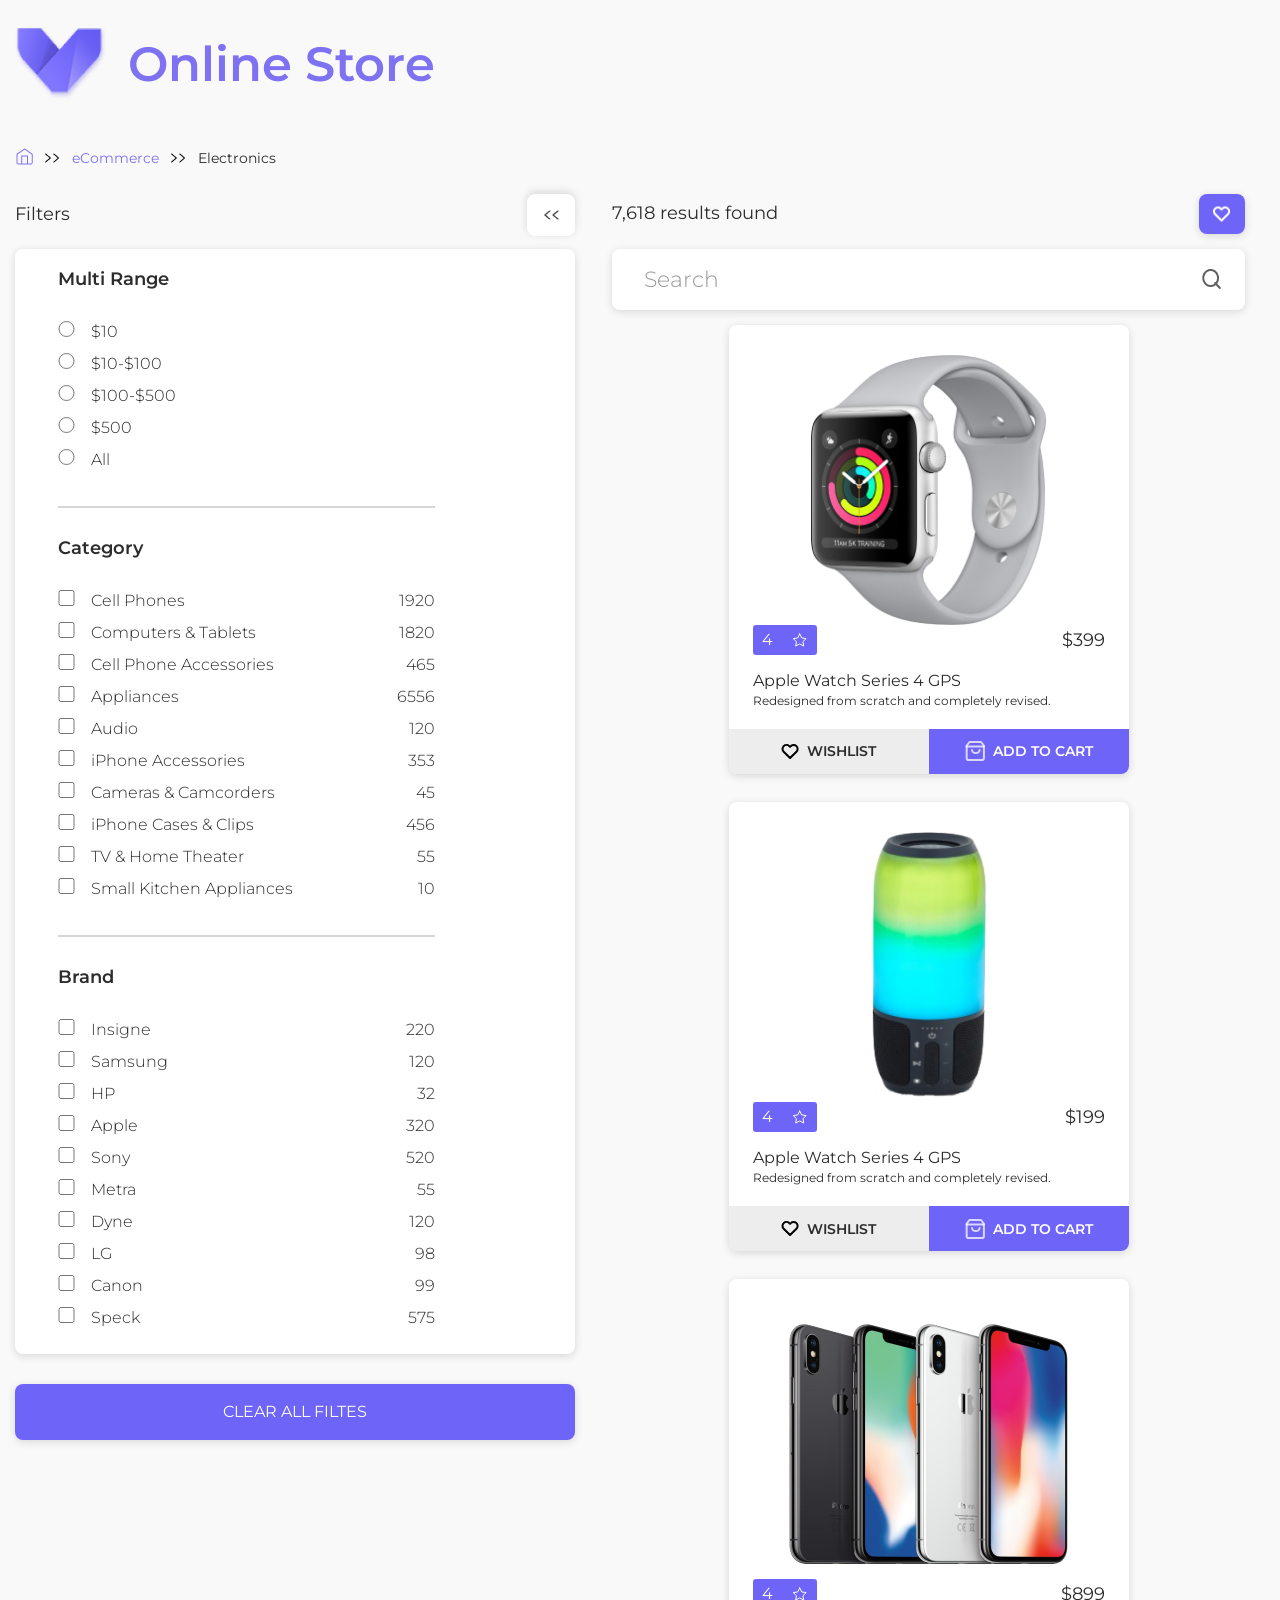
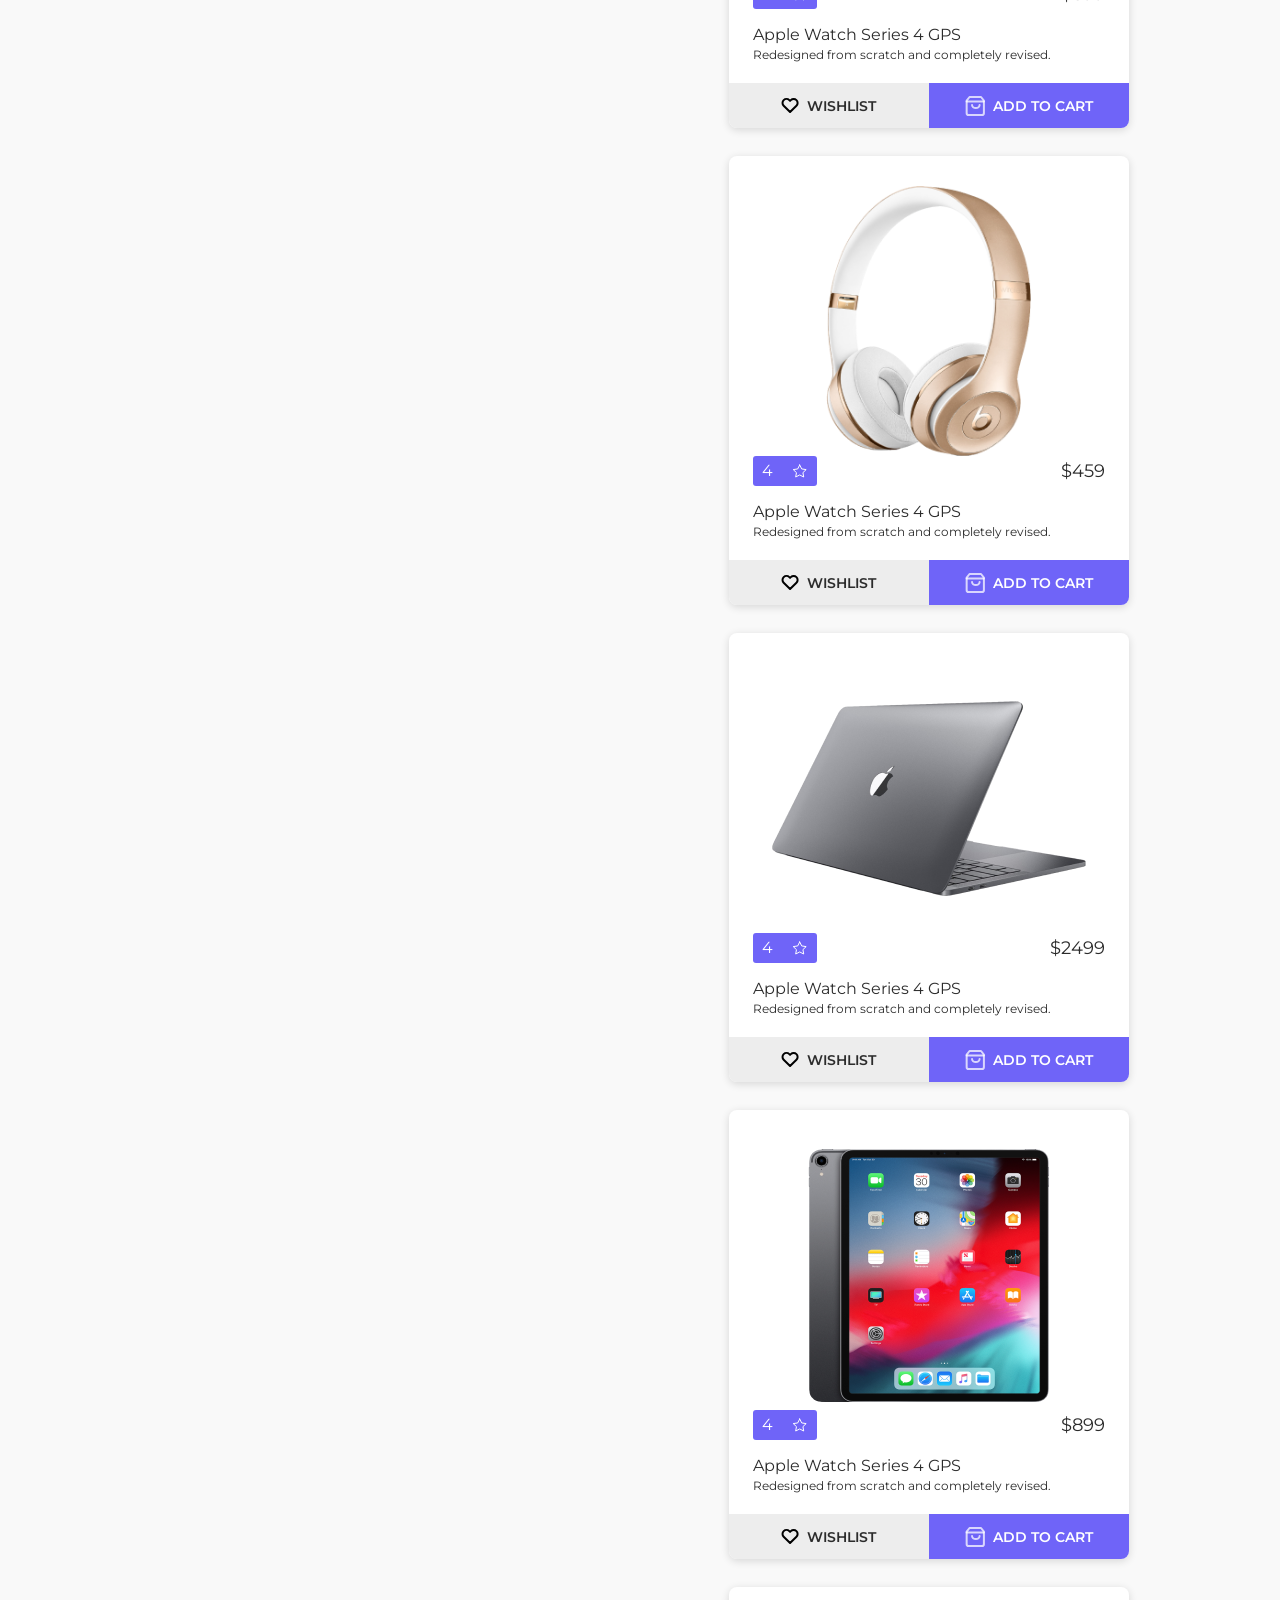
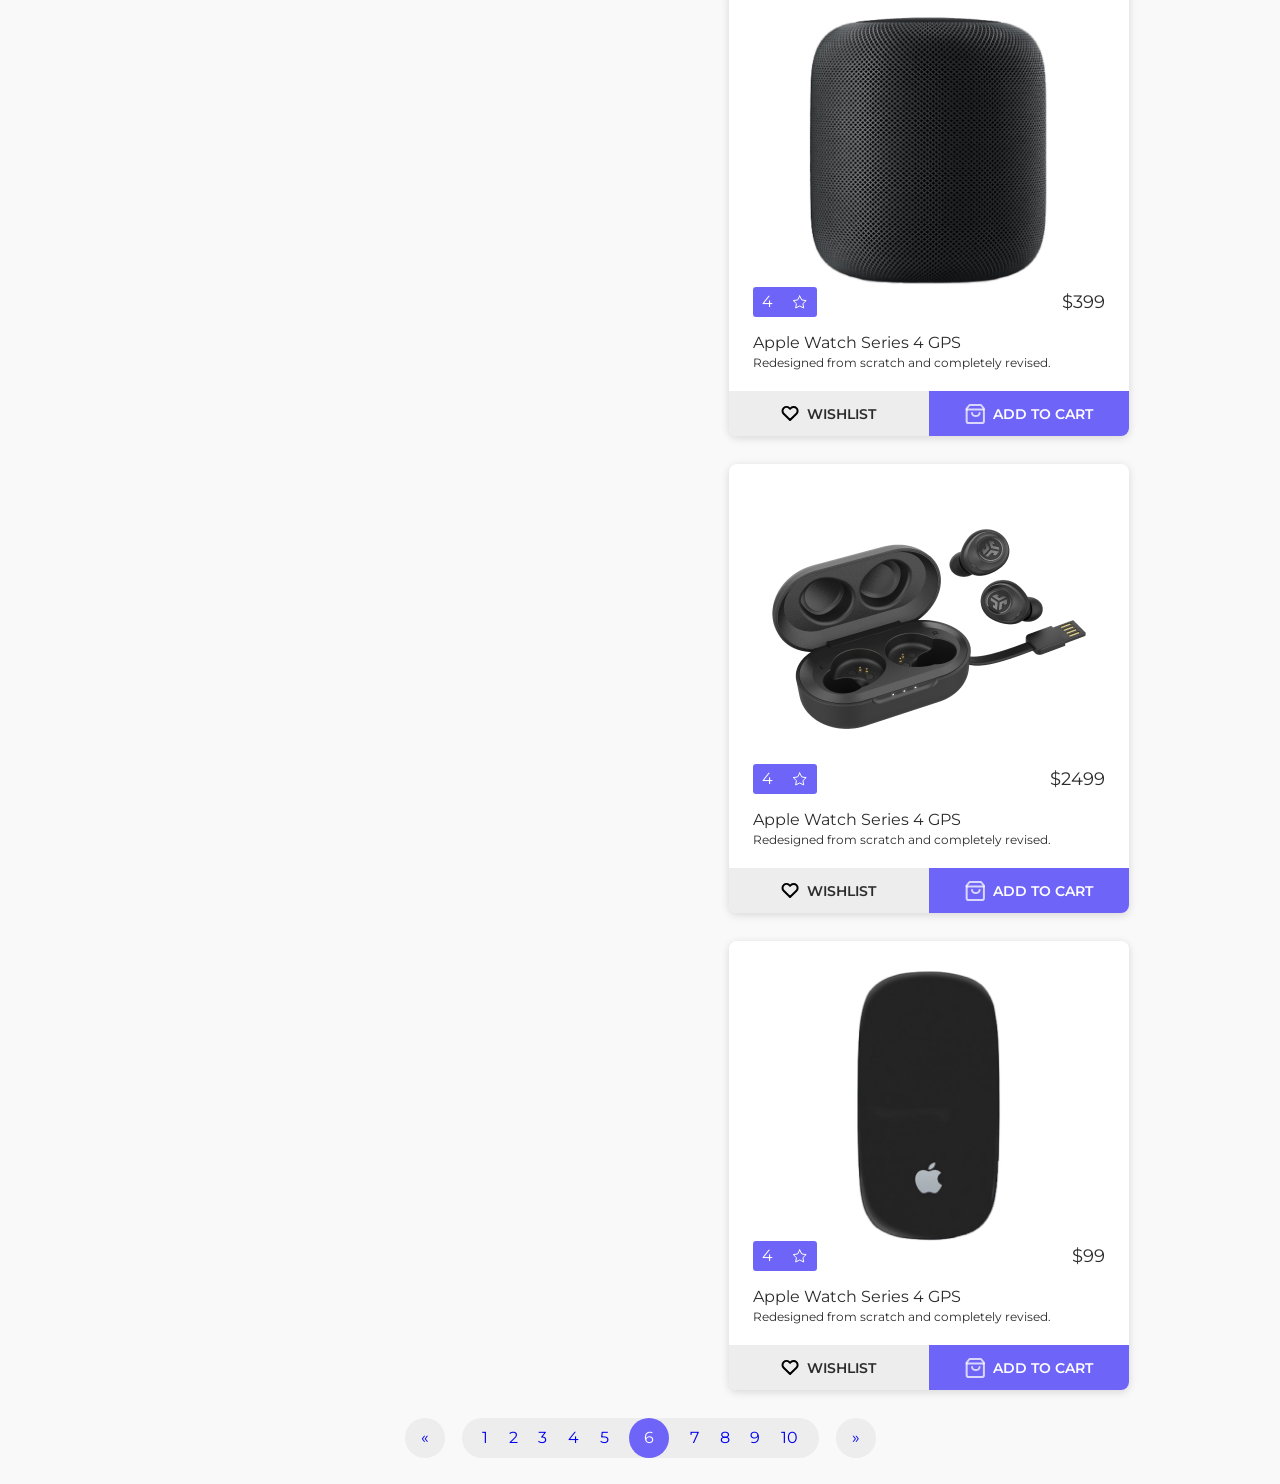
==== commit 4ca58c0f: "Merge 14fe37ec88817afba0d6240f4e13041f81686fec into 0eb196b17788ca6173824aa4531dce868fbcf59f" ====
--- a/src/module-1/index.html
+++ b/src/module-1/index.html
@@ -9,6 +9,7 @@
     <link rel="preconnect" href="https://fonts.gstatic.com" crossorigin>
     <link href="https://fonts.googleapis.com/css2?family=Montserrat:wght@300;400;600&display=swap" rel="stylesheet">
     <link rel="stylesheet" href="./card.css">
+    <link rel="stylesheet" href="./breakpoint.css">
     <title>Online Store by MR</title>
 </head>
 
@@ -48,24 +49,24 @@
                             </div>
                             <ul class="filter-item__categories">
                                 <li class="filter-value__radio">
-                                    <input type="radio">
-                                    <label class="type-radio">$10</label>
+                                    <input id="multichoise-1" name="multirange" type="radio">
+                                    <label for="multichoise-1" class="type-radio">$10</label>
                                 </li>
                                 <li class="filter-value__radio">
-                                    <input type="radio">
-                                    <label class="type-radio">$10-$100</label>
+                                    <input id="multichoise-2" name="multirange" type="radio">
+                                    <label for="multichoise-2" class="type-radio">$10-$100</label>
                                 </li>
                                 <li class="filter-value__radio">
-                                    <input type="radio">
-                                    <label class="type-radio">$100-$500</label>
+                                    <input id="multichoise-3" name="multirange" type="radio">
+                                    <label for="multichoise-3" class="type-radio">$100-$500</label>
                                 </li>
                                 <li class="filter-value__radio">
-                                    <input type="radio">
-                                    <label class="type-radio">$500</label>
+                                    <input id="multichoise-4" name="multirange" type="radio">
+                                    <label for="multichoise-4" class="type-radio">$500</label>
                                 </li>
                                 <li class="filter-value__radio">
-                                    <input type="radio">
-                                    <label class="type-radio">All</label>
+                                    <input id="multichoise-5" name="multirange" type="radio">
+                                    <label for="multichoise-5" class="type-radio">All</label>
                                 </li>
                             </ul>
                         </div>
--- a/src/module-1/card.css
+++ b/src/module-1/card.css
@@ -222,6 +222,10 @@
   border: 1px solid #d6d6d6;
   margin: 30px 0;
 }
+.filter {
+  position: sticky;
+  top: 0;
+}
 .filter-value {
   display: flex;
   justify-content: space-between;
@@ -445,9 +449,8 @@
 }
 /*--------------------------CATALOG GRID and SEARCH STYLE---------------------------*/
 
-
 /*-------------------------PAGINATION STYLE---------------------------*/
-.pagination{
+.pagination {
   display: flex;
   justify-content: center;
   align-items: center;
@@ -464,7 +467,7 @@
   margin: 0 17px;
 }
 .pagination-btn a.active {
-  background: #6F64F8;
+  background: #6f64f8;
   border-radius: 50%;
   width: 40px;
   height: 40px;
@@ -473,7 +476,7 @@
   align-items: center;
   color: #fff;
 }
-.pagination-arrow{
+.pagination-arrow {
   background: #ededed;
   width: 40px;
   height: 40px;
@@ -484,5 +487,4 @@
 }
 /*-------------------------PAGINATION STYLE---------------------------*/
 
-
 /*-------------------------------- MAIN STYLE ---------------------*/
--- a/src/module-1/breakpoint.css
+++ b/src/module-1/breakpoint.css
@@ -0,0 +1,12 @@
+@media screen and (max-width: 1200px){
+    /* 1200 і менше */
+}
+@media screen and (max-width: 720px){
+    /* 720 і менше */
+}
+@media screen and (max-width: 515px){
+    /* 515 і менше */
+}
+@media screen and (max-width: 320px){
+    /* 320 і менше */
+}
